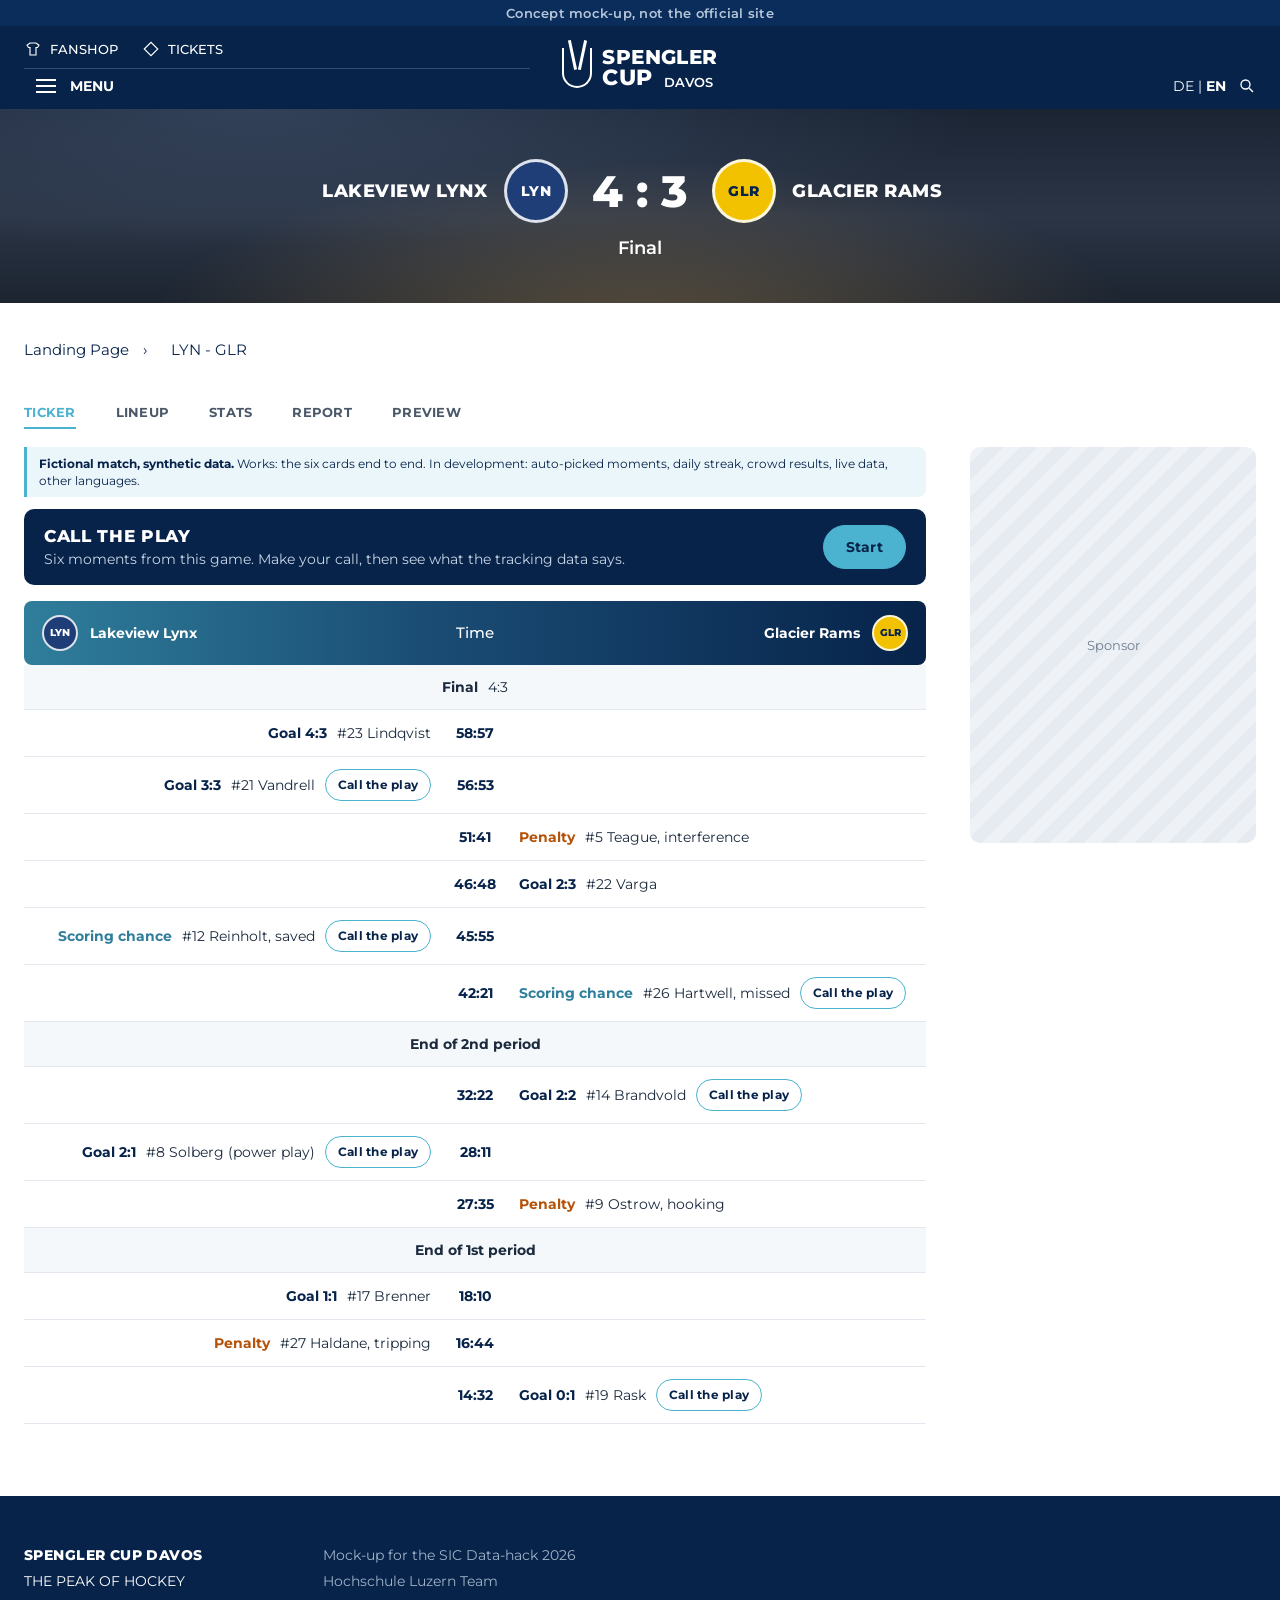
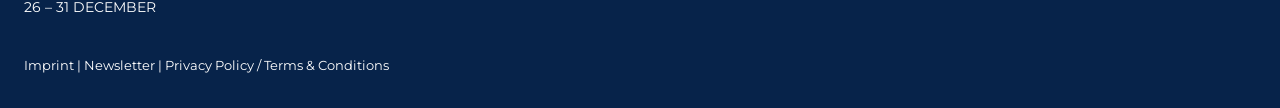
==== demo/index.html @ 3f01fc01 "Demo v68: every Call the play runs all six moments Co-Authored-By: Claude Opus 5.5 <noreply@anthropi" ====
<!doctype html>
<html lang="en">
<head>
  <meta charset="utf-8">
  <meta name="viewport" content="width=device-width, initial-scale=1">
  <title>Home vs. Away – Call the play (mock-up)</title>
  <link rel="preconnect" href="https://fonts.googleapis.com">
  <link rel="stylesheet" href="https://fonts.googleapis.com/css2?family=Montserrat:wght@400;500;600;700;800&display=swap">
  <link rel="stylesheet" href="style.css?v=68">
  <link rel="stylesheet" href="site.css?v=68">
</head>
<body>
  <!-- Mock-up of the tournament match page. Layout follows the real site; logos, sponsors and crests are placeholders. Only "Call the play" works. -->
  <header class="site-header">
    <p class="mock-label" role="note">Concept mock-up, not the official site</p>
    <div class="sh-inner">
      <div class="sh-left">
        <span class="sh-link"><svg viewBox="0 0 24 24" aria-hidden="true"><path d="M4 7l4-3h8l4 3-2 3h-2v10H8V10H6z" fill="none" stroke="currentColor" stroke-width="1.5"/></svg>FANSHOP</span>
        <span class="sh-link"><svg viewBox="0 0 24 24" aria-hidden="true"><path d="M3 12l9-9 9 9-9 9z" fill="none" stroke="currentColor" stroke-width="1.5"/></svg>TICKETS</span>
      </div>
      <div class="wordmark" aria-label="Tournament wordmark (placeholder)">
        <span class="wm-crown" aria-hidden="true"></span>
        <span class="wm-text"><b>SPENGLER</b><b>CUP</b> <i>DAVOS</i></span>
      </div>
      <div class="sh-right">
        <span class="sh-lang">DE | <b>EN</b></span>
        <svg class="sh-search" viewBox="0 0 24 24" aria-hidden="true"><circle cx="10" cy="10" r="6" fill="none" stroke="currentColor" stroke-width="1.8"/><path d="M15 15l5 5" stroke="currentColor" stroke-width="1.8"/></svg>
      </div>
      <div class="sh-menu"><span class="burger" aria-hidden="true"><i></i><i></i><i></i></span>MENU</div>
    </div>
  </header>

  <section class="hero" aria-label="Match result">
    <div class="hero-inner">
      <div class="hero-teams">
        <div class="hero-team home"><span class="team-name tn-home">HOME</span><span class="crest crest-home" aria-hidden="true">HOM</span></div>
        <div class="hero-score" id="hero-score">– : –</div>
        <div class="hero-team away"><span class="crest crest-away" aria-hidden="true">AWY</span><span class="team-name tn-away">AWAY</span></div>
      </div>
      <p class="hero-status">Final</p>
    </div>
  </section>

  <main class="page">
    <nav class="crumbs" aria-label="Breadcrumb">Landing Page <span aria-hidden="true">›</span> <span id="crumb-match">HOM - AWY</span></nav>
    <nav class="tabs" aria-label="Match sections (only Ticker works in the mock-up)">
      <span class="tab on">TICKER</span><span class="tab">LINEUP</span><span class="tab">STATS</span><span class="tab">REPORT</span><span class="tab">PREVIEW</span>
    </nav>
    <div class="page-grid">
      <section class="ticker" aria-label="Ticker">
        <p class="demo-note" id="demo-note" role="note" hidden></p>
        <div class="promo">
          <div><p class="promo-title">Call the play</p><p class="promo-text">Six moments from this game. Make your call, then see what the tracking data says.</p></div>
          <button class="call call-big" data-call="0">Start</button>
        </div>
        <div class="ticker-head">
          <span class="th-team"><span class="crest crest-home small" aria-hidden="true">HOM</span><span class="th-name-home">Home</span></span>
          <span class="th-time">Time</span>
          <span class="th-team right"><span class="th-name-away">Away</span><span class="crest crest-away small" aria-hidden="true">AWY</span></span>
        </div>
        <ol class="ticker-list" id="ticker-list"></ol>
      </section>
      <aside class="ad-slot" aria-label="Advertisement placeholder"><span>Sponsor</span></aside>
    </div>
  </main>

  <footer class="site-footer">
    <div class="sf-inner">
      <div><p class="sf-title">SPENGLER CUP DAVOS</p><p>THE PEAK OF HOCKEY</p><p>26 – 31 DECEMBER</p></div>
      <div><p class="sf-muted">Mock-up for the SIC Data-hack 2026</p><p class="sf-muted">Hochschule Luzern Team</p></div>
    </div>
    <p class="sf-links">Imprint | Newsletter | Privacy Policy / Terms &amp; Conditions</p>
  </footer>

  <div class="modal" id="modal" hidden role="dialog" aria-modal="true" aria-labelledby="modal-title">
    <div id="live" class="sr-only" aria-live="polite" aria-atomic="true"></div>
    <div class="modal-card" id="widget" tabindex="-1">
      <header class="top">
        <h1 id="modal-title">Call the play</h1>
        <p class="progress" id="progress"></p>
        <button class="modal-close" data-act="close" aria-label="Close">×</button>
      </header>
      <p class="context" id="context"></p>
      <div class="video-wrap" id="video-wrap" hidden>
        <video id="clip" aria-hidden="true" muted playsinline preload="auto"></video>
        <div class="video-overlay" id="video-overlay"></div>
      </div>
      <div id="app"></div>
    </div>
  </div>
  <script type="module" src="app.js?v=68"></script>
</body>
</html>
---- demo/style.css ----
/* Tokens: see ../DESIGN.md */
:root {
  /* Spengler Cup site palette (site.css): navy #07234A, teal #4BB2CF */
  --page: #07234A;
  --page-2: #0E3164;
  --ink: #F4F8FB;
  --ink-dim: #B4C6DA;
  --ice: #EAF6FA;
  --rink-line: #B7D3DE;
  --blue-line: #3A6FD8;
  --red-line: #D64545;
  --home: #07234A;
  --away: #F2C200; /* away-team yellow */
  --away-edge: #8A6A00; /* outline so yellow reads on the ice */
  --accent: #4BB2CF;
  --accent-ink: #07234A;
  --accent-hover: #6CC4DB;
  --ink-light: #07234A; /* text and marks on light surfaces: ice, scale bar, end-screen marks */
  --puck: #111;
  --yes: #7FE0A8;
  --no: #FFB4A8;
  --radius: 8px; /* the site's cards and ticker header are 8–10 px */
}

* { box-sizing: border-box; }
html, body { margin: 0; }
body {
  background: var(--page);
  color: var(--ink);
  font-variant-numeric: tabular-nums;
}

.top { display: flex; justify-content: space-between; align-items: baseline; margin-bottom: 12px; }
h1 { font-size: 17px; line-height: 24px; margin: 0; letter-spacing: .02em; }
.progress { margin: 0; color: var(--ink-dim); font-size: 13px; line-height: 18px; }

.panel { background: var(--page-2); border-radius: var(--radius); padding: 16px; margin-top: 12px; }
.question { font-size: 24px; line-height: 28px; font-weight: 700; margin: 0 0 16px; }
.sentence { margin: 0 0 16px; }

/* Height cap keeps the question and buttons on screen without scrolling; svh accounts for the phone browser bar. */
.rink { display: block; width: 100%; height: auto; max-height: 38vh; max-height: 38svh; border-radius: var(--radius); background: var(--ice); }
.rink .boards { fill: none; stroke: var(--rink-line); }
.rink .goal-line { stroke: var(--red-line); }
.rink .centre-line { stroke: var(--red-line); }
.rink .blue-line { stroke: var(--blue-line); }
.rink .crease { fill: rgba(75, 178, 207, .2); stroke: var(--blue-line); }
.rink .net { fill: none; stroke: var(--red-line); }
.rink .skater { stroke: var(--ice); }
.rink .home { fill: var(--home); }
.rink .away { fill: var(--away); stroke: var(--away-edge); }
.rink .goalie { stroke: var(--ink-dim); }
.rink .goalie.away { stroke: var(--away-edge); }
.rink .ring { fill: none; stroke: var(--accent); }
.rink .ring-def { stroke: var(--ink-dim); stroke-dasharray: 3px 2px; }
.rink .guide { stroke: var(--accent); stroke-dasharray: 5px 4px; fill: none; }
.rink .puck { fill: var(--puck); stroke: var(--ice); stroke-width: .15; }
/* --u shrinks the SVG units back down when the view is zoomed, so label size on screen stays constant */
.rink .label { font: 700 calc(1.25px * var(--u, 1)) ui-sans-serif, system-ui, sans-serif; fill: var(--ink-light); paint-order: stroke; stroke: var(--ice); stroke-width: calc(.35px * var(--u, 1)); }
/* Lines keep a fixed on-screen width however far the view is zoomed (a 12 m crop made the net and goal line look like bars). */
.rink .boards, .rink .goal-line, .rink .centre-line, .rink .blue-line, .rink .crease, .rink .net, .rink .skater, .rink .ring, .rink .ring-def, .rink .guide { vector-effect: non-scaling-stroke; }
.rink .boards { stroke-width: 2px; } .rink .goal-line { stroke-width: 2px; } .rink .centre-line { stroke-width: 2px; }
.rink .blue-line { stroke-width: 3px; } .rink .crease { stroke-width: 1.5px; } .rink .net { stroke-width: 2.5px; }
.rink .skater { stroke-width: 1.5px; } .rink .ring { stroke-width: 3px; } .rink .ring-def { stroke-width: 1.5px; } .rink .guide { stroke-width: 2px; }
.rink .faint { opacity: .45; }

.answers { display: grid; grid-template-columns: 1fr 1fr; gap: 12px; }
button {
  font: inherit; font-weight: 700; min-height: 52px; padding: 0 16px; border-radius: var(--radius);
  border: 2px solid var(--accent); background: transparent; color: var(--ink); cursor: pointer;
}
button:hover { background: rgba(75, 178, 207, .16); }
button:active { transform: translateY(1px); background: rgba(75, 178, 207, .28); }
button:focus-visible { outline: 3px solid var(--accent); outline-offset: 2px; }
button.primary { background: var(--accent); color: var(--accent-ink); width: auto; min-height: 44px; padding: 0 28px; font-size: 16px; }
button.primary:hover { background: var(--accent-hover); }
button:disabled { cursor: default; opacity: .6; }

.recap { margin: 0 0 12px; color: var(--ink-dim); font-size: 15px; line-height: 20px; }
.recap strong { color: var(--ink); }




/* ---------- the card inside the modal ---------- */
.context { margin: 0 0 4px; color: var(--ink-dim); font-size: 13px; line-height: 18px; }
.modal-card .rink { max-height: 34vh; max-height: 34svh; }
.watching { color: var(--ink-dim); }
button.ghost { position: relative; min-height: 40px; border-color: rgba(255,255,255,.3); font-weight: 600; font-size: 15px; }

/* answer screen */
.headline { font-size: 28px; line-height: 34px; font-weight: 700; margin: 0 0 8px; }
.source { margin: 12px 0 0; color: var(--ink-dim); font-size: 13px; line-height: 18px; }
.recap.one-line { margin: 0; }
.recap .watching { margin-left: 6px; }

/* reasons screen */
.why-title { font-size: 22px; line-height: 28px; margin: 0 0 12px; }
.reasons { margin: 0 0 16px; padding: 0; list-style: none; }
.reasons li { margin: 0 0 10px; color: var(--ink-dim); }
.reasons li.now { color: var(--ink); font-weight: 600; }
/* on the ice colour, so the team colours read exactly as they do on the rink */
/* the key is the bottom strip of the diagram: same ice colour, the rink's bottom corners squared off to join it */
.why-rink .rink { border-bottom-left-radius: 0; border-bottom-right-radius: 0; }
.key-list { list-style: none; margin: 0; padding: 8px 12px 10px; border-radius: 0 0 var(--radius) var(--radius); border-top: 1px solid var(--rink-line); background: var(--ice); display: flex; flex-wrap: wrap; gap: 6px 16px; font-size: 14px; line-height: 20px; color: var(--ink-light); font-weight: 600; }
.key-list li { display: inline-flex; align-items: center; gap: 6px; }
.key-list svg { width: 16px; height: 16px; flex: none; }
.key-list .k-home { fill: var(--home); stroke: var(--ice); stroke-width: 1.2; }
.key-list .k-away { fill: var(--away); stroke: var(--away-edge); stroke-width: 1.2; }
.key-list .k-ink { fill: var(--ink-light); }
.key-list .k-ring { fill: none; stroke: var(--accent); stroke-width: 1.4; }
.key-list .k-puck { fill: var(--puck); stroke: var(--ice); stroke-width: 1; }

/* right/wrong line on the answer screen, and the conclusion after the last reason. Text and symbol carry the meaning, colour only backs it up. */
.mark { font-weight: 800; font-size: 18px; line-height: 24px; margin: 0 0 8px; }
.mark.yes { color: var(--yes); }
.mark.no { color: var(--no); }
.conclusion { margin: 0 0 16px; padding-top: 12px; border-top: 1px solid rgba(255,255,255,.2); }

/* names the shooter on the paused frame */
.who { margin: 0 0 6px; font-size: 14px; line-height: 20px; color: var(--ink-dim); display: flex; align-items: center; gap: 8px; }
.who strong { color: var(--ink); }
/* invisible hit-area growth: inset is measured from the padding box (inside the 2px border), so -6px adds 4px beyond the border edge each side; 36px desktop / 40px phone buttons become 44px / 48px */
button.ghost::after { content: ""; position: absolute; inset: -6px 0; }
/* team swatch as in the rink key: the team's disc on a small ice tile (a navy disc alone vanishes on the navy card) */
.who-dot { width: 22px; height: 22px; border-radius: 6px; flex: none; }
.who-dot.home { background: radial-gradient(circle, var(--home) 6px, var(--ice) 6.5px); }
.who-dot.away { background: radial-gradient(circle, var(--away) 5.5px, var(--away-edge) 6px, var(--away-edge) 7px, var(--ice) 7.5px); }

.sr-only { position: absolute; width: 1px; height: 1px; margin: -1px; padding: 0; overflow: hidden; clip: rect(0 0 0 0); white-space: nowrap; border: 0; }
#widget:focus { outline: none; }

/* end screen: one row per call, your answer next to the data's */
.recap-list { list-style: none; margin: 0 0 16px; padding: 0; }
.recap-list li { display: flex; gap: 12px; padding: 10px 0; border-top: 1px solid rgba(255,255,255,.15); font-size: 15px; line-height: 20px; }
.recap-list li:first-child { border-top: 0; }
.rc-mark { flex: none; width: 24px; height: 24px; border-radius: 50%; display: grid; place-items: center; font-weight: 800; }
.rc-mark.yes { background: var(--yes); color: var(--ink-light); }
.rc-mark.no { background: var(--no); color: var(--ink-light); }
.rc-body { color: var(--ink-dim); }
.rc-body strong { color: var(--ink); }

/* the one scale */
.scale { margin: 0 0 12px; max-width: 420px; }
.scale-track { position: relative; display: flex; height: 28px; margin-top: 12px; font-size: 12px; line-height: 28px; font-weight: 700; color: var(--ink-light); }
.scale-track .seg { text-align: center; white-space: nowrap; }
.scale-track .long { flex: 20 1 0; background: #B4C6DA; border-radius: 999px 0 0 999px; }
.scale-track .real { flex: 80 1 0; background: var(--accent); border-radius: 0 999px 999px 0; }
/* marker: a triangle above the bar, so it never covers the labels */
.scale-track .pin { position: absolute; top: -11px; width: 0; height: 0; margin-left: -7px; border-left: 7px solid transparent; border-right: 7px solid transparent; border-top: 10px solid #fff; filter: drop-shadow(0 0 1px var(--ink-light)); }
.scale-cap { margin: 4px 0 0; font-size: 12px; line-height: 16px; color: var(--ink-dim); }
.watch { margin: 0 0 10px; font-weight: 600; }
.question:focus { outline: none; }
.takeaway { color: var(--ink-dim); font-size: 14px; line-height: 20px; }
---- demo/site.css ----
/* Mock tournament match page. Layout and colours follow the real match page (screenshot 9 Nov 2026);
   logos, sponsors and crests are placeholders. The "Call the play" card styles live in style.css. */
:root {
  --navy: var(--page); /* same colours as the card tokens in style.css */
  --navy-2: #0B2D5B;
  --teal: var(--accent);
  --teal-dark: #2F7E9B;
  --text: #1B2A3D;
  --muted: #6E7C8C;
  --line: #E3E8EE;
}

body {
  background: #fff;
  color: var(--text);
  font: 15px/22px "Montserrat", ui-sans-serif, system-ui, sans-serif;
}
body.modal-open { overflow: hidden; }

/* ---------- header ---------- */
.site-header { background: var(--navy); color: #fff; }
.sh-inner {
  max-width: 1280px; margin: 0 auto; padding: 12px 24px;
  display: grid; grid-template-columns: 1fr auto 1fr; grid-template-rows: auto auto; align-items: center; row-gap: 6px;
}
.sh-left { display: flex; gap: 24px; font-size: 13px; font-weight: 500; border-bottom: 1px solid rgba(255,255,255,.18); padding-bottom: 8px; }
.sh-link { display: inline-flex; align-items: center; gap: 8px; }
.sh-link svg { width: 18px; height: 18px; }
.wordmark { grid-row: 1 / span 2; grid-column: 2; display: flex; align-items: center; gap: 10px; padding: 0 32px; }
.wm-crown { width: 30px; height: 40px; border: 2.5px solid #fff; border-top: none; border-radius: 0 0 16px 16px; position: relative; }
.wm-crown::before, .wm-crown::after { content: ""; position: absolute; top: -8px; width: 2.5px; height: 30px; background: #fff; }
.wm-crown::before { left: 7px; transform: rotate(-12deg); }
.wm-crown::after { right: 7px; transform: rotate(12deg); }
.wm-text { display: grid; grid-template-columns: auto auto; column-gap: 6px; line-height: 1; }
.wm-text b { grid-column: 1 / span 2; font-weight: 800; font-size: 20px; letter-spacing: .02em; }
.wm-text b + b { grid-column: 1; font-size: 22px; }
.wm-text i { grid-column: 2; grid-row: 2; font-style: normal; font-weight: 600; font-size: 13px; align-self: end; }
.sh-right { grid-column: 3; grid-row: 2; display: flex; justify-content: flex-end; align-items: center; gap: 12px; font-size: 14px; }
.sh-search { width: 18px; height: 18px; }
.sh-menu { grid-column: 1; grid-row: 2; display: flex; align-items: center; gap: 14px; font-weight: 700; font-size: 14px; padding-left: 12px; }
.burger { display: inline-grid; gap: 4px; }
.burger i { display: block; width: 20px; height: 2px; background: #fff; }

/* ---------- hero ---------- */
.hero {
  color: #fff; text-align: center;
  background:
    radial-gradient(ellipse at 50% 120%, rgba(255,190,90,.28), transparent 55%),
    radial-gradient(ellipse at 20% 0%, rgba(120,150,200,.25), transparent 50%),
    linear-gradient(180deg, #1A2433 0%, #2B3546 55%, #1C2430 100%);
}
.hero-inner { max-width: 1280px; margin: 0 auto; padding: 28px 24px 44px; }
.hero-teams { display: grid; grid-template-columns: 1fr auto 1fr; align-items: center; gap: 24px; margin-top: 22px; }
.hero-team { display: flex; align-items: center; gap: 16px; font-weight: 800; font-size: 18px; letter-spacing: .03em; }
.hero-team.home { justify-content: flex-end; }
.hero-score { font-weight: 800; font-size: 44px; line-height: 1; }
.hero-status { margin: 14px 0 0; font-weight: 600; font-size: 18px; }
.crest { display: inline-grid; place-items: center; width: 64px; height: 64px; border-radius: 50%; font-weight: 800; font-size: 14px; color: #fff; border: 3px solid rgba(255,255,255,.85); flex: none; }
.crest-home { background: #1F3E78; }
.crest-away { background: var(--away); color: var(--navy); } /* placeholder crest in away-team yellow */
.crest.small { width: 36px; height: 36px; font-size: 10px; border-width: 2px; }

/* ---------- page ---------- */
.page { max-width: 1280px; margin: 0 auto; padding: 36px 24px 72px; }
.crumbs { font-size: 15px; color: var(--navy); }
.crumbs span { margin: 0 10px; }
.tabs { display: flex; gap: 40px; margin: 40px 0 18px; font-weight: 700; font-size: 13px; letter-spacing: .02em; color: #4A5868; overflow-x: auto; }
.tabs .tab { padding-bottom: 6px; white-space: nowrap; }
.tabs .tab.on { color: var(--teal); box-shadow: inset 0 -2px 0 var(--teal); }
.page-grid { display: grid; grid-template-columns: minmax(0, 1fr) 286px; gap: 44px; align-items: start; }

.ad-slot { aspect-ratio: 286 / 396; border-radius: 10px; background: repeating-linear-gradient(135deg, #EEF2F6 0 12px, #E6EBF1 12px 24px); display: grid; place-items: center; color: var(--muted); font-size: 13px; }

/* ---------- Call the play promo + ticker ---------- */
.promo { display: flex; align-items: center; justify-content: space-between; gap: 16px; padding: 16px 20px; margin-bottom: 16px; border-radius: 10px; background: var(--navy); color: #fff; }
.promo-title { margin: 0; font-weight: 800; font-size: 17px; letter-spacing: .04em; text-transform: uppercase; }
.promo-text { margin: 2px 0 0; font-size: 14px; line-height: 20px; color: #C9D6E6; }

.ticker-head {
  display: grid; grid-template-columns: 1fr auto 1fr; align-items: center; gap: 12px;
  padding: 14px 18px; border-radius: 8px; color: #fff; font-weight: 700; font-size: 14px;
  background: linear-gradient(90deg, var(--teal-dark) 0%, #1A4C74 45%, var(--navy) 100%);
}
.th-team { display: flex; align-items: center; gap: 12px; }
.th-team.right { justify-content: flex-end; }
.th-time { font-weight: 500; font-size: 15px; }

.ticker-list { list-style: none; margin: 0; padding: 0; }
.t-row { display: grid; grid-template-columns: 1fr 64px 1fr; align-items: center; gap: 12px; padding: 12px 0; border-bottom: 1px solid var(--line); }
.t-row.t-center { grid-template-columns: 1fr; justify-items: center; background: #F5F8FB; }
.t-time { text-align: center; font-weight: 700; font-size: 14px; color: var(--navy); }
.t-center .t-time { display: none; }
.t-home { text-align: right; }
.t-item { display: inline-flex; flex-wrap: wrap; align-items: center; gap: 6px 10px; font-size: 14px; line-height: 20px; }
.t-home .t-item { justify-content: flex-end; }
.t-item.goal strong { color: var(--navy); }
.t-item.penalty strong { color: #B45309; }
.t-item.chance strong { color: var(--teal-dark); }
.t-empty { padding: 24px 0; text-align: center; color: var(--muted); }

/* style.css styles every <button> for the dark card; reset that for the light page */
button.call {
  min-height: 32px; padding: 0 12px; border-radius: 999px; border: 1.5px solid var(--teal);
  background: #fff; color: var(--navy); font: 700 12px/16px "Montserrat", sans-serif; letter-spacing: .02em;
}
button.call:hover { background: #E8F6FA; }
button.call-big { min-height: 44px; padding: 0 22px; background: var(--teal); border-color: var(--teal); color: var(--navy); font-size: 14px; }
button.call-big:hover { background: var(--accent-hover); }
/* the card's teal focus ring is 2.5:1 on white; the ticker buttons get a navy one (the Start button sits on navy and keeps teal) */
button.call:not(.call-big):focus-visible { outline-color: var(--navy); }

/* ---------- footer ---------- */
.site-footer { background: var(--navy); color: #fff; padding: 48px 24px 32px; font-size: 14px; }
.sf-inner { max-width: 1280px; margin: 0 auto; display: flex; gap: 120px; }
.site-footer p { margin: 0 0 4px; }
.sf-title { font-weight: 800; letter-spacing: .03em; }
.sf-muted { color: #9FB2C8; }
.sf-links { max-width: 1280px; margin: 32px auto 0 !important; font-size: 13px; }

/* ---------- modal with the card ---------- */
.modal { position: fixed; inset: 0; background: rgba(4, 14, 30, .72); display: grid; place-items: center; padding: 24px; z-index: 10; }
.modal[hidden] { display: none; }
.modal-card {
  width: 100%; max-width: 480px; max-height: calc(100dvh - 48px); overflow-y: auto;
  background: var(--page); color: var(--ink); border-radius: 10px; padding: 16px;
  font: 16px/24px "Montserrat", ui-sans-serif, system-ui, sans-serif;
}
/* Same voice as the site: Montserrat, uppercase heavy titles, teal pills for actions. */
.modal-card .top h1 { font-weight: 800; font-size: 18px; letter-spacing: .04em; text-transform: uppercase; }
.modal-card button { border-radius: 999px; font-family: inherit; }
.modal-card .question, .modal-card .headline, .modal-card .why-title { font-weight: 800; letter-spacing: -.005em; }
.modal-card .rink .label { font-family: "Montserrat", sans-serif; }
/* The site's ticker-header strip (teal into navy) as the card's title bar, so the pop-up reads as part of the page. */
.modal-card .top {
  align-items: center; gap: 12px; margin: -16px -16px 12px; padding: 12px 16px;
  background: linear-gradient(90deg, var(--teal-dark) 0%, #1A4C74 45%, var(--navy) 100%);
  border-radius: 10px 10px 0 0;
  position: sticky; top: -16px; z-index: 3; /* stays put when the card scrolls, so the close button is always reachable */
}
.modal-card .top .progress { color: #fff; }
.modal-card .top h1 { flex: 1; }
.modal-close { min-height: 44px; width: 44px; padding: 0; border-radius: 50%; border: 1px solid rgba(255,255,255,.3); font-size: 22px; line-height: 1; font-weight: 400; }

.video-wrap { position: relative; border-radius: var(--radius); overflow: hidden; background: #000; margin-bottom: 8px; }
.video-wrap[hidden] { display: none; }
.video-wrap video { display: block; width: 100%; aspect-ratio: 16 / 9; }
.video-overlay:empty { display: none; }
.video-overlay {
  position: absolute; inset: auto 0 0 0; padding: 14px;
  background: linear-gradient(180deg, transparent, rgba(6, 20, 40, .92) 35%);
}
.video-overlay .question { font-size: 20px; line-height: 24px; margin-bottom: 10px; }
.video-overlay .answers button { background: rgba(6, 20, 40, .7); min-height: 44px; }

/* Desktop: while the clip shows, the card widens so the play is big enough to follow.
   The clip is sized to what fits under the header (and above the answer panel in the answer stage). */
@media (min-width: 761px) {
  .modal-card.wide { max-width: min(1120px, 94vw); }
  .modal-card.wide .video-wrap { width: min(100%, calc((100dvh - 200px) * 16 / 9)); margin-inline: auto; }
  .modal-card.wide #app { max-width: 760px; margin-inline: auto; }
  .modal-card.wide .video-overlay { padding: 24px 32px; }
  .modal-card.wide .video-overlay .question { font-size: 26px; line-height: 32px; }
  .modal-card.wide .video-overlay .answers { max-width: 560px; }
  .modal-card.wide .video-overlay > * { max-width: 720px; }
  /* Reasons: rink left, explanation right, as tall as the clip was, so the window keeps its size. */
  .modal-card.wide #app.why-layout {
    max-width: none; display: grid; grid-template-columns: 58fr 42fr; gap: 24px; align-items: start;
    min-height: min(calc((min(1120px, 94vw) - 32px) * 9 / 16), calc(100dvh - 200px));
  }
  .modal-card.wide .why-layout .rink { max-height: calc(min((min(1120px, 94vw) - 32px) * 9 / 16, 100dvh - 200px) - 64px); }
  .modal-card.wide .why-layout .panel { margin-top: 0; }
  /* While the clip plays, only a small Skip button in the corner: the play must stay visible. */
  .modal-card.wide[data-stage="video"] .video-overlay { inset: auto 12px 12px auto; padding: 0; background: none; width: auto; }
  .modal-card.wide[data-stage="video"] .watch { display: none; }
  .modal-card.wide[data-stage="video"] .video-overlay button { background: rgba(6, 20, 40, .75); min-height: 36px; font-size: 14px; }
  .modal-card.wide[data-stage="answer"] .video-overlay { background: linear-gradient(180deg, transparent, rgba(6, 20, 40, .94) 22%); padding-top: 64px; }
}

/* ---------- phone ---------- */
@media (max-width: 760px) {
  .sh-inner { grid-template-columns: auto 1fr auto; grid-template-rows: auto; padding: 10px 16px; }
  .sh-left { display: none; }
  .sh-menu { grid-row: 1; grid-column: 1; padding: 0; gap: 0; font-size: 0; }
  .wordmark { grid-row: 1; grid-column: 2; justify-content: center; padding: 0; }
  .wm-crown { width: 22px; height: 30px; }
  .wm-crown::before, .wm-crown::after { height: 22px; }
  .wm-text b { font-size: 16px; } .wm-text b + b { font-size: 17px; }
  .sh-right { grid-row: 1; }
  .sh-search { display: none; }
  .hero-inner { padding: 18px 16px 28px; }
  .hero-teams { gap: 10px; margin-top: 16px; }
  .hero-team { flex-direction: column-reverse; gap: 8px; font-size: 11px; line-height: 14px; }
  .hero-team.away { flex-direction: column; }
  .crest { width: 48px; height: 48px; font-size: 12px; }
  .hero-score { font-size: 34px; }
  .hero-status { font-size: 15px; margin-top: 10px; }
  .page { padding: 20px 16px 48px; }
  .tabs { gap: 24px; margin: 24px 0 14px; }
  .page-grid { grid-template-columns: 1fr; gap: 24px; }
  .ad-slot { aspect-ratio: auto; height: 100px; }
  .promo { flex-direction: column; align-items: stretch; }
  .ticker-head { padding: 12px; font-size: 12px; }
  .th-team { gap: 8px; }
  .t-row { grid-template-columns: 1fr 48px 1fr; gap: 8px; }
  .t-item { font-size: 13px; line-height: 18px; }
  .t-home .t-item, .t-away .t-item { flex-direction: column; align-items: inherit; }
  .t-home .t-item { align-items: flex-end; }
  .t-away .t-item { align-items: flex-start; }
  .sf-inner { flex-direction: column; gap: 20px; }
  /* Phone: the clip is too small to cover; the question sits under the frozen frame instead. */
  .video-wrap { background: none; overflow: visible; }
  .video-wrap video { border-radius: var(--radius); background: #000; }
  .video-overlay { position: static; background: none; padding: 14px 0 0; }
  .modal { padding: 0; place-items: stretch; }
  .modal-card { max-width: none; max-height: none; height: 100dvh; border-radius: 0; }
  .modal-card .top { border-radius: 0; }
  /* Actions sit at the bottom of the screen, where the thumb is, however short the text above them is. */
  .modal-card { display: flex; flex-direction: column; padding-bottom: max(16px, env(safe-area-inset-bottom)); }
  .modal-card > * { flex: none; }
  .modal-card .video-wrap:not([hidden]) { flex: 1; display: flex; flex-direction: column; margin-bottom: 0; }
  .modal-card .video-overlay { flex: 1; display: flex; flex-direction: column; }
  .modal-card #app { flex: 1; display: flex; flex-direction: column; }
  .modal-card #app:empty { display: none; }
  .modal-card .panel { flex: 1; display: flex; flex-direction: column; }
  .modal-card .answers, .modal-card button.primary { margin-top: auto; }
  .modal-card button.primary { width: 100%; position: sticky; bottom: 0; }
  .modal-card .answers + *, .modal-card button.primary + .source { margin-top: 12px; }
}

/* Short desktop screens: the pop-up scrolls, so the action button stays pinned at the bottom of it (same as phones). */
@media (min-width: 761px) and (max-height: 700px) {
  /* Panel buttons only: over the clip the button isn't in the scrolling card, so pinning does nothing there. */
  .modal-card .panel button.primary { width: 100%; position: sticky; bottom: 0; z-index: 2; }
  /* Backdrop in the panel's colour out to its edges, so scrolled text doesn't show around or under the pinned button. */
  .modal-card .panel button.primary::before { content: ""; position: absolute; inset: -16px; z-index: -1; background: var(--page-2); pointer-events: none; }
  /* The backdrop paints over the button's own background and border, so the pill is redrawn on top of it. */
  .modal-card .panel button.primary::after { content: ""; position: absolute; inset: -2px; z-index: -1; border-radius: inherit; background: var(--accent); pointer-events: none; }
  .modal-card .panel button.primary:hover::after { background: var(--accent-hover); }
  .modal-card .panel button.primary + .source { margin-top: 16px; }
}

/* Short phones (e.g. 375x667): compact the stacked rink + key so the newest text clears the sticky button. */
@media (max-width: 599px) and (max-height: 740px) {
  .modal-card .rink { max-height: 24svh; }
  .modal-card .key-list { padding: 4px 10px 6px; gap: 2px 12px; font-size: 12px; line-height: 16px; }
  .modal-card .key-list svg { width: 14px; height: 14px; }
  .modal-card .headline { font-size: 24px; line-height: 29px; margin-bottom: 6px; }
}

/* Public-demo label (shown only when the data is synthetic) */
.demo-note { margin: 0 0 12px; padding: 8px 12px; border-left: 3px solid var(--teal); border-radius: 0 8px 8px 0; background: #EAF6FA; color: var(--navy); font-size: 12px; line-height: 17px; }
.demo-note[hidden] { display: none; }
.mock-label { margin: 0; padding: 4px 16px; text-align: center; background: var(--navy-2); color: var(--ink-dim); font-weight: 600; font-size: 13px; line-height: 18px; letter-spacing: .02em; }
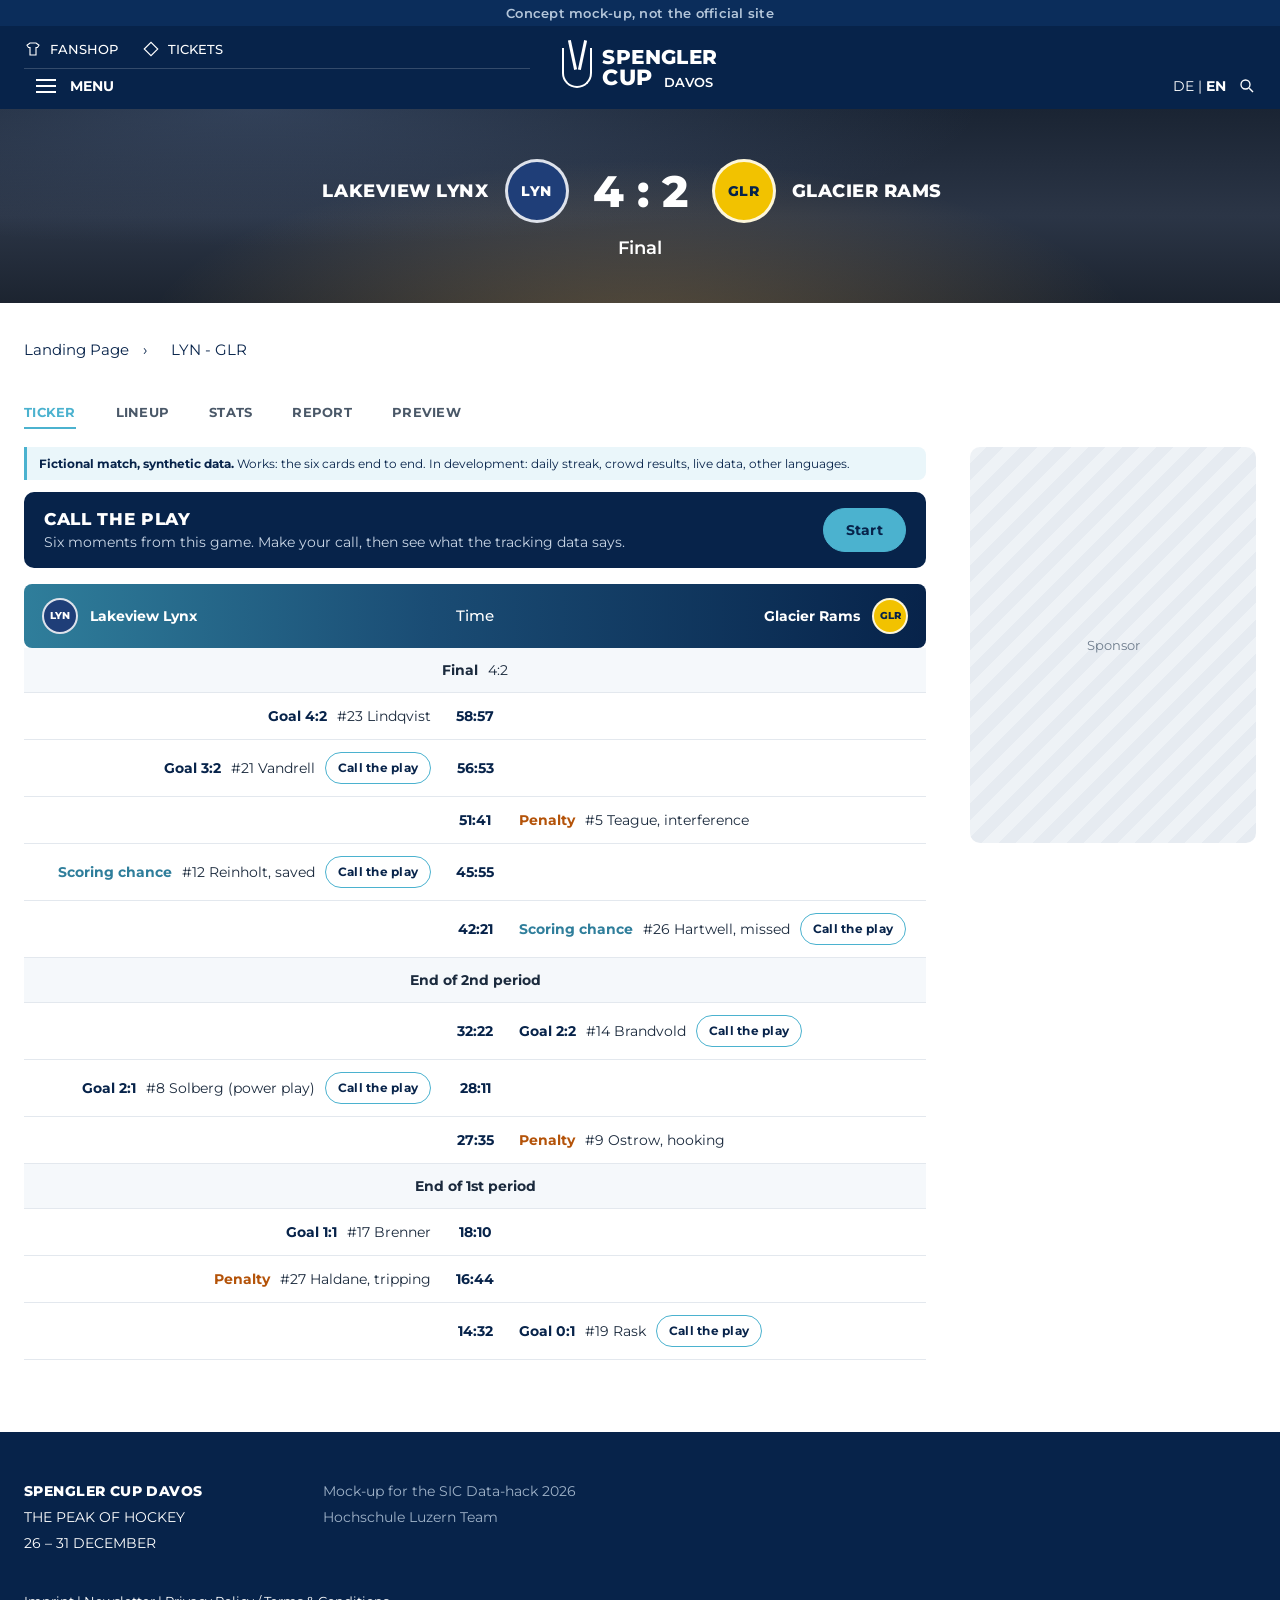
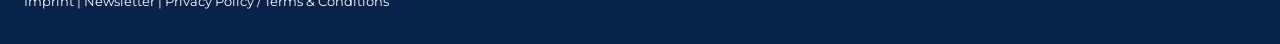
==== commit 14fb8b66: "Moments pick themselves; share your score (v79) Co-Authored-By: Claude Opus 5.5 <noreply@anthropic.c" ====
--- a/demo/index.html
+++ b/demo/index.html
@@ -6,8 +6,8 @@
   <title>Home vs. Away – Call the play (mock-up)</title>
   <link rel="preconnect" href="https://fonts.googleapis.com">
   <link rel="stylesheet" href="https://fonts.googleapis.com/css2?family=Montserrat:wght@400;500;600;700;800&display=swap">
-  <link rel="stylesheet" href="style.css?v=68">
-  <link rel="stylesheet" href="site.css?v=68">
+  <link rel="stylesheet" href="style.css?v=79">
+  <link rel="stylesheet" href="site.css?v=79">
 </head>
 <body>
   <!-- Mock-up of the tournament match page. Layout follows the real site; logos, sponsors and crests are placeholders. Only "Call the play" works. -->
@@ -88,6 +88,6 @@
       <div id="app"></div>
     </div>
   </div>
-  <script type="module" src="app.js?v=68"></script>
+  <script type="module" src="app.js?v=79"></script>
 </body>
 </html>
--- a/demo/site.css
+++ b/demo/site.css
@@ -222,7 +222,8 @@
   .modal-card #app { flex: 1; display: flex; flex-direction: column; }
   .modal-card #app:empty { display: none; }
   .modal-card .panel { flex: 1; display: flex; flex-direction: column; }
-  .modal-card .answers, .modal-card button.primary { margin-top: auto; }
+  .modal-card .answers, .modal-card button.primary, .modal-card [data-act="skip"], .modal-card [data-act="share"] { margin-top: auto; }
+  .modal-card [data-act="share"] + button.primary { margin-top: 12px; } /* share sits just above "Back to the match" */
   .modal-card button.primary { width: 100%; position: sticky; bottom: 0; }
   .modal-card .answers + *, .modal-card button.primary + .source { margin-top: 12px; }
 }
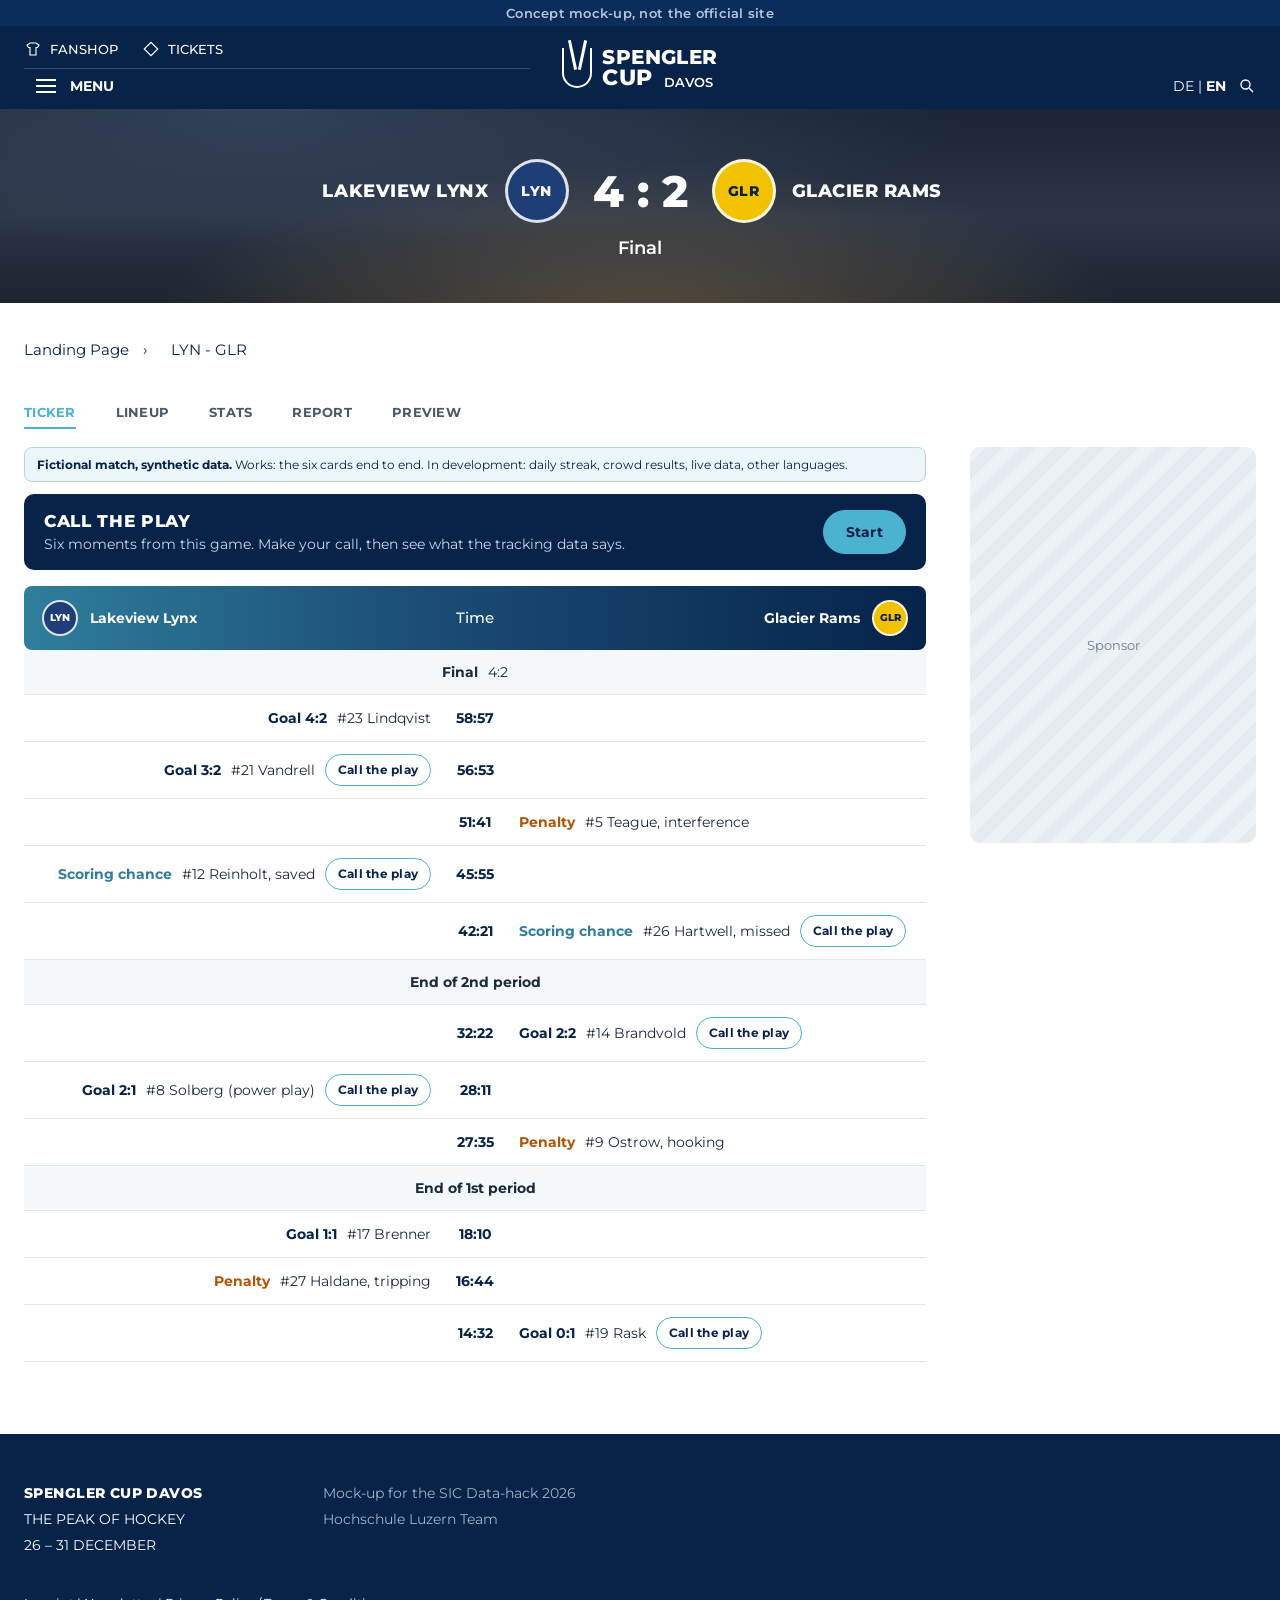
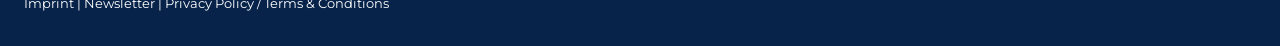
==== commit 0179bf33: "Demo v84: plainer window, big-number reveal, shot-map end screen Co-Authored-By: Claude Opus 5.5 <no" ====
--- a/demo/index.html
+++ b/demo/index.html
@@ -5,9 +5,10 @@
   <meta name="viewport" content="width=device-width, initial-scale=1">
   <title>Home vs. Away – Call the play (mock-up)</title>
   <link rel="preconnect" href="https://fonts.googleapis.com">
+  <link rel="preconnect" href="https://fonts.gstatic.com" crossorigin>
   <link rel="stylesheet" href="https://fonts.googleapis.com/css2?family=Montserrat:wght@400;500;600;700;800&display=swap">
-  <link rel="stylesheet" href="style.css?v=79">
-  <link rel="stylesheet" href="site.css?v=79">
+  <link rel="stylesheet" href="style.css?v=84">
+  <link rel="stylesheet" href="site.css?v=84">
 </head>
 <body>
   <!-- Mock-up of the tournament match page. Layout follows the real site; logos, sponsors and crests are placeholders. Only "Call the play" works. -->
@@ -78,7 +79,7 @@
       <header class="top">
         <h1 id="modal-title">Call the play</h1>
         <p class="progress" id="progress"></p>
-        <button class="modal-close" data-act="close" aria-label="Close">×</button>
+        <button class="modal-close" data-act="close" aria-label="Close"><svg viewBox="0 0 16 16" width="16" height="16" aria-hidden="true"><path d="M3 3l10 10M13 3L3 13" stroke="currentColor" stroke-width="1.75" stroke-linecap="round"/></svg></button>
       </header>
       <p class="context" id="context"></p>
       <div class="video-wrap" id="video-wrap" hidden>
@@ -88,6 +89,6 @@
       <div id="app"></div>
     </div>
   </div>
-  <script type="module" src="app.js?v=79"></script>
+  <script type="module" src="app.js?v=84"></script>
 </body>
 </html>
--- a/demo/style.css
+++ b/demo/style.css
@@ -2,7 +2,6 @@
 :root {
   /* Spengler Cup site palette (site.css): navy #07234A, teal #4BB2CF */
   --page: #07234A;
-  --page-2: #0E3164;
   --ink: #F4F8FB;
   --ink-dim: #B4C6DA;
   --ice: #EAF6FA;
@@ -15,6 +14,8 @@
   --accent: #4BB2CF;
   --accent-ink: #07234A;
   --accent-hover: #6CC4DB;
+  --accent-on-ice: #1F6E86; /* the accent for marks drawn on the ice: 5.3:1 (the site teal is 2.2:1 there) */
+  --ring-def: #5A7894; /* defenders' dashed ring on the ice: 4.2:1 */
   --ink-light: #07234A; /* text and marks on light surfaces: ice, scale bar, end-screen marks */
   --puck: #111;
   --yes: #7FE0A8;
@@ -34,7 +35,8 @@
 h1 { font-size: 17px; line-height: 24px; margin: 0; letter-spacing: .02em; }
 .progress { margin: 0; color: var(--ink-dim); font-size: 13px; line-height: 18px; }
 
-.panel { background: var(--page-2); border-radius: var(--radius); padding: 16px; margin-top: 12px; }
+/* text sits straight on the navy: no box inside the window */
+.panel { margin-top: 16px; }
 .question { font-size: 24px; line-height: 28px; font-weight: 700; margin: 0 0 16px; }
 .sentence { margin: 0 0 16px; }
 
@@ -51,9 +53,11 @@
 .rink .away { fill: var(--away); stroke: var(--away-edge); }
 .rink .goalie { stroke: var(--ink-dim); }
 .rink .goalie.away { stroke: var(--away-edge); }
-.rink .ring { fill: none; stroke: var(--accent); }
-.rink .ring-def { stroke: var(--ink-dim); stroke-dasharray: 3px 2px; }
-.rink .guide { stroke: var(--accent); stroke-dasharray: 5px 4px; fill: none; }
+.rink .ring { fill: none; stroke: var(--accent-on-ice); }
+.rink .ring-def { stroke: var(--ring-def); stroke-dasharray: 3px 2px; }
+.rink .ring-mate { stroke: var(--accent-on-ice); }
+.rink .assist-head { fill: var(--accent-on-ice); }
+.rink .guide { stroke: var(--accent-on-ice); stroke-dasharray: 5px 4px; fill: none; }
 .rink .puck { fill: var(--puck); stroke: var(--ice); stroke-width: .15; }
 /* --u shrinks the SVG units back down when the view is zoomed, so label size on screen stays constant */
 .rink .label { font: 700 calc(1.25px * var(--u, 1)) ui-sans-serif, system-ui, sans-serif; fill: var(--ink-light); paint-order: stroke; stroke: var(--ice); stroke-width: calc(.35px * var(--u, 1)); }
@@ -61,8 +65,9 @@
 .rink .boards, .rink .goal-line, .rink .centre-line, .rink .blue-line, .rink .crease, .rink .net, .rink .skater, .rink .ring, .rink .ring-def, .rink .guide { vector-effect: non-scaling-stroke; }
 .rink .boards { stroke-width: 2px; } .rink .goal-line { stroke-width: 2px; } .rink .centre-line { stroke-width: 2px; }
 .rink .blue-line { stroke-width: 3px; } .rink .crease { stroke-width: 1.5px; } .rink .net { stroke-width: 2.5px; }
-.rink .skater { stroke-width: 1.5px; } .rink .ring { stroke-width: 3px; } .rink .ring-def { stroke-width: 1.5px; } .rink .guide { stroke-width: 2px; }
-.rink .faint { opacity: .45; }
+.rink .skater { stroke-width: 1.5px; } .rink .ring { stroke-width: 3px; } .rink .ring-def, .rink .ring-mate { stroke-width: 1.5px; } .rink .guide { stroke-width: 2px; }
+/* players not in the reason stay in team colour, just lighter, so both teams read as teams and not as "disabled" */
+.rink .faint { opacity: .7; }
 
 .answers { display: grid; grid-template-columns: 1fr 1fr; gap: 12px; }
 button {
@@ -83,13 +88,15 @@
 
 
 /* ---------- the card inside the modal ---------- */
-.context { margin: 0 0 4px; color: var(--ink-dim); font-size: 13px; line-height: 18px; }
+/* match strip: when, then the score as a chip */
+.context { margin: 0 0 8px; color: var(--ink-dim); font-size: 13px; line-height: 20px; display: flex; align-items: center; gap: 8px; }
+.context:empty { display: none; }
+.score-chip { padding: 0 8px; border-radius: 4px; background: rgba(255,255,255,.1); color: var(--ink); font-weight: 700; letter-spacing: .02em; }
 .modal-card .rink { max-height: 34vh; max-height: 34svh; }
 .watching { color: var(--ink-dim); }
 button.ghost { position: relative; min-height: 40px; border-color: rgba(255,255,255,.3); font-weight: 600; font-size: 15px; }
 
 /* answer screen */
-.headline { font-size: 28px; line-height: 34px; font-weight: 700; margin: 0 0 8px; }
 .source { margin: 12px 0 0; color: var(--ink-dim); font-size: 13px; line-height: 18px; }
 .recap.one-line { margin: 0; }
 .recap .watching { margin-left: 6px; }
@@ -108,13 +115,10 @@
 .key-list .k-home { fill: var(--home); stroke: var(--ice); stroke-width: 1.2; }
 .key-list .k-away { fill: var(--away); stroke: var(--away-edge); stroke-width: 1.2; }
 .key-list .k-ink { fill: var(--ink-light); }
-.key-list .k-ring { fill: none; stroke: var(--accent); stroke-width: 1.4; }
+.key-list .k-ring { fill: none; stroke: var(--accent-on-ice); stroke-width: 1.4; }
 .key-list .k-puck { fill: var(--puck); stroke: var(--ice); stroke-width: 1; }
 
 /* right/wrong line on the answer screen, and the conclusion after the last reason. Text and symbol carry the meaning, colour only backs it up. */
-.mark { font-weight: 800; font-size: 18px; line-height: 24px; margin: 0 0 8px; }
-.mark.yes { color: var(--yes); }
-.mark.no { color: var(--no); }
 .conclusion { margin: 0 0 16px; padding-top: 12px; border-top: 1px solid rgba(255,255,255,.2); }
 
 /* names the shooter on the paused frame */
@@ -130,25 +134,57 @@
 .sr-only { position: absolute; width: 1px; height: 1px; margin: -1px; padding: 0; overflow: hidden; clip: rect(0 0 0 0); white-space: nowrap; border: 0; }
 #widget:focus { outline: none; }
 
-/* end screen: one row per call, your answer next to the data's */
-.recap-list { list-style: none; margin: 0 0 16px; padding: 0; }
-.recap-list li { display: flex; gap: 12px; padding: 10px 0; border-top: 1px solid rgba(255,255,255,.15); font-size: 15px; line-height: 20px; }
-.recap-list li:first-child { border-top: 0; }
-.rc-mark { flex: none; width: 24px; height: 24px; border-radius: 50%; display: grid; place-items: center; font-weight: 800; }
-.rc-mark.yes { background: var(--yes); color: var(--ink-light); }
-.rc-mark.no { background: var(--no); color: var(--ink-light); }
-.rc-body { color: var(--ink-dim); }
-.rc-body strong { color: var(--ink); }
+/* end screen: the six shots as small shot maps, each with its verdict and your call */
+.shots { list-style: none; margin: 0 0 16px; padding: 0; display: grid; grid-template-columns: repeat(2, minmax(0, 1fr)); gap: 16px 12px; }
+.shots li { margin: 0; font-size: 13px; line-height: 18px; color: var(--ink-dim); }
+.shots svg { display: block; width: 100%; height: auto; border-radius: 6px; background: var(--ice); margin-bottom: 6px; }
+.shots .who-line { color: var(--ink); font-weight: 700; }
+.shots .rated { font-size: 20px; line-height: 24px; font-weight: 800; color: var(--ink); display: block; }
+.shots .call.no { color: var(--no); }
+.shots .call.yes { color: var(--yes); }
+.shots .m-rink { fill: none; stroke: var(--rink-line); stroke-width: .4; }
+.shots .m-goal { stroke: var(--red-line); stroke-width: .35; }
+.shots .m-net { fill: none; stroke: var(--red-line); stroke-width: .35; }
+.shots .m-path { stroke: var(--accent-on-ice); stroke-width: .35; stroke-dasharray: 1 .7; }
+.shots .m-shot { fill: var(--ink-light); }
+.shots .m-shot.goal { fill: var(--accent-on-ice); }
+@media (min-width: 761px) {
+  .shots { grid-template-columns: repeat(3, minmax(0, 1fr)); }
+  .modal-card.end-wide { max-width: min(1120px, 94vw); }
+  .end-wide .shots { grid-template-columns: repeat(6, minmax(0, 1fr)); }
+  .end-wide .end-title, .end-wide .end-sub { max-width: 720px; }
+}
+.end-title { font-size: 24px; line-height: 30px; font-weight: 800; margin: 0 0 6px; }
+.end-sub { margin: 0 0 16px; color: var(--ink-dim); }
 
-/* the one scale */
-.scale { margin: 0 0 12px; max-width: 420px; }
-.scale-track { position: relative; display: flex; height: 28px; margin-top: 12px; font-size: 12px; line-height: 28px; font-weight: 700; color: var(--ink-light); }
-.scale-track .seg { text-align: center; white-space: nowrap; }
-.scale-track .long { flex: 20 1 0; background: #B4C6DA; border-radius: 999px 0 0 999px; }
-.scale-track .real { flex: 80 1 0; background: var(--accent); border-radius: 0 999px 999px 0; }
-/* marker: a triangle above the bar, so it never covers the labels */
-.scale-track .pin { position: absolute; top: -11px; width: 0; height: 0; margin-left: -7px; border-left: 7px solid transparent; border-right: 7px solid transparent; border-top: 10px solid #fff; filter: drop-shadow(0 0 1px var(--ink-light)); }
-.scale-cap { margin: 4px 0 0; font-size: 12px; line-height: 16px; color: var(--ink-dim); }
+/* the one scale: an axis from 0 to 5 in 10, a tick per 1 in 10, the shot as a marker */
+.scale { margin: 0 0 16px; max-width: 420px; padding-right: 20px; }
+.scale-axis { position: relative; height: 34px; margin-top: 8px; }
+.scale-axis .zone { position: absolute; top: 10px; height: 6px; }
+.scale-axis .zone.long { left: 0; width: 20%; background: rgba(180,198,218,.35); border-radius: 3px 0 0 3px; }
+.scale-axis .zone.real { left: 20%; right: 0; background: var(--accent); border-radius: 0 3px 3px 0; }
+.scale-axis .tick { font-style: normal; position: absolute; top: 18px; width: 1px; height: 5px; background: var(--ink-dim); }
+.scale-axis .tick-label { position: absolute; top: 23px; transform: translateX(-50%); font-size: 11px; line-height: 14px; color: var(--ink-dim); white-space: nowrap; }
+.scale-axis .shot { position: absolute; top: 5px; width: 16px; height: 16px; margin-left: -8px; border-radius: 50%; background: var(--ink); box-shadow: 0 0 0 3px var(--page); }
+.scale-legend { display: flex; justify-content: space-between; margin: 6px 0 0; font-size: 12px; line-height: 16px; color: var(--ink-dim); }
+.scale-legend b { color: var(--ink); font-weight: 700; }
 .watch { margin: 0 0 10px; font-weight: 600; }
 .question:focus { outline: none; }
 .takeaway { color: var(--ink-dim); font-size: 14px; line-height: 20px; }
+
+/* ---------- the reveal ---------- */
+.you-said { margin: 0 0 8px; color: var(--ink-dim); font-size: 15px; line-height: 20px; }
+.you-said strong { color: var(--ink); }
+.reveal { margin: 0 0 8px; }
+.figure { margin: 0; font-size: clamp(56px, 15vw, 88px); line-height: .95; font-weight: 800; letter-spacing: -.035em; font-variant-numeric: lining-nums tabular-nums; }
+.figure-cap { margin: 6px 0 14px; font-size: 17px; line-height: 24px; }
+.verdict { display: flex; flex-wrap: wrap; align-items: center; gap: 8px 12px; margin: 0 0 16px; }
+.verdict-word { padding: 3px 10px; border-radius: 4px; background: var(--ink); color: var(--ink-light); font-weight: 800; font-size: 15px; line-height: 22px; }
+.verdict-call { font-weight: 700; font-size: 15px; }
+.verdict-call.yes { color: var(--yes); }
+.verdict-call.no { color: var(--no); }
+@media (prefers-reduced-motion: no-preference) {
+  .figure { animation: rise .6s cubic-bezier(.16, 1, .3, 1) both; }
+  .verdict-word { animation: rise .6s .25s cubic-bezier(.16, 1, .3, 1) both; }
+}
+@keyframes rise { from { opacity: .2; transform: translateY(8px); } to { opacity: 1; transform: none; } }
--- a/demo/site.css
+++ b/demo/site.css
@@ -125,21 +125,25 @@
   background: var(--page); color: var(--ink); border-radius: 10px; padding: 16px;
   font: 16px/24px "Montserrat", ui-sans-serif, system-ui, sans-serif;
 }
-/* Same voice as the site: Montserrat, uppercase heavy titles, teal pills for actions. */
-.modal-card .top h1 { font-weight: 800; font-size: 18px; letter-spacing: .04em; text-transform: uppercase; }
-.modal-card button { border-radius: 999px; font-family: inherit; }
-.modal-card .question, .modal-card .headline, .modal-card .why-title { font-weight: 800; letter-spacing: -.005em; }
+/* Same family as the site, used plainly: sentence-case title, flat navy bar, square-cornered controls. */
+.modal-card .top h1 { font-weight: 700; font-size: 16px; letter-spacing: 0; }
+.modal-card button { font-family: inherit; }
+.modal-card .question, .modal-card .why-title { font-weight: 800; letter-spacing: -.01em; }
 .modal-card .rink .label { font-family: "Montserrat", sans-serif; }
-/* The site's ticker-header strip (teal into navy) as the card's title bar, so the pop-up reads as part of the page. */
+/* Title bar: flat, one hairline under it; sticky so the close button is always reachable. */
 .modal-card .top {
-  align-items: center; gap: 12px; margin: -16px -16px 12px; padding: 12px 16px;
-  background: linear-gradient(90deg, var(--teal-dark) 0%, #1A4C74 45%, var(--navy) 100%);
-  border-radius: 10px 10px 0 0;
-  position: sticky; top: -16px; z-index: 3; /* stays put when the card scrolls, so the close button is always reachable */
-}
-.modal-card .top .progress { color: #fff; }
+  align-items: center; gap: 16px; margin: -16px -16px 12px; padding: 8px 8px 8px 16px;
+  background: var(--page); border-bottom: 1px solid rgba(255,255,255,.12);
+  position: sticky; top: -16px; z-index: 3;
+}
 .modal-card .top h1 { flex: 1; }
-.modal-close { min-height: 44px; width: 44px; padding: 0; border-radius: 50%; border: 1px solid rgba(255,255,255,.3); font-size: 22px; line-height: 1; font-weight: 400; }
+/* progress: one tick per moment, done ticks filled, the current one wider */
+.ticks { display: flex; gap: 4px; align-items: center; }
+.ticks i { display: block; width: 14px; height: 4px; border-radius: 2px; background: rgba(255,255,255,.22); }
+.ticks i.done { background: var(--ink-dim); }
+.ticks i.now { width: 24px; background: var(--accent); }
+.modal-close { min-height: 44px; width: 44px; padding: 0; border: 0; border-radius: 6px; display: grid; place-items: center; color: var(--ink); }
+.modal-close:hover { background: rgba(255,255,255,.08); }
 
 .video-wrap { position: relative; border-radius: var(--radius); overflow: hidden; background: #000; margin-bottom: 8px; }
 .video-wrap[hidden] { display: none; }
@@ -164,7 +168,7 @@
   .modal-card.wide .video-overlay > * { max-width: 720px; }
   /* Reasons: rink left, explanation right, as tall as the clip was, so the window keeps its size. */
   .modal-card.wide #app.why-layout {
-    max-width: none; display: grid; grid-template-columns: 58fr 42fr; gap: 24px; align-items: start;
+    max-width: none; display: grid; grid-template-columns: 60fr 40fr; gap: 32px; align-items: center;
     min-height: min(calc((min(1120px, 94vw) - 32px) * 9 / 16), calc(100dvh - 200px));
   }
   .modal-card.wide .why-layout .rink { max-height: calc(min((min(1120px, 94vw) - 32px) * 9 / 16, 100dvh - 200px) - 64px); }
@@ -228,27 +232,43 @@
   .modal-card .answers + *, .modal-card button.primary + .source { margin-top: 12px; }
 }
 
+/* Over the clip the answer must fit inside the frame: the big figure scales with the window height. */
+@media (min-width: 761px) {
+  .modal-card.wide .video-overlay .figure { font-size: clamp(40px, 10vh, 88px); }
+}
+@media (min-width: 761px) and (max-height: 680px) {
+  .modal-card.wide[data-stage="answer"] .video-overlay { padding-top: 20px; background: rgba(6, 20, 40, .9); }
+  .modal-card.wide .video-overlay .figure-cap { margin: 2px 0 8px; }
+  .modal-card.wide .video-overlay .verdict, .modal-card.wide .video-overlay .scale { margin-bottom: 10px; }
+  .modal-card.wide .video-overlay .source { margin-top: 8px; }
+}
+
 /* Short desktop screens: the pop-up scrolls, so the action button stays pinned at the bottom of it (same as phones). */
 @media (min-width: 761px) and (max-height: 700px) {
   /* Panel buttons only: over the clip the button isn't in the scrolling card, so pinning does nothing there. */
   .modal-card .panel button.primary { width: 100%; position: sticky; bottom: 0; z-index: 2; }
-  /* Backdrop in the panel's colour out to its edges, so scrolled text doesn't show around or under the pinned button. */
-  .modal-card .panel button.primary::before { content: ""; position: absolute; inset: -16px; z-index: -1; background: var(--page-2); pointer-events: none; }
+  /* Backdrop in the window colour out to its edges, so scrolled text doesn't show around or under the pinned button. */
+  .modal-card .panel button.primary::before { content: ""; position: absolute; inset: -16px; z-index: -1; background: var(--page); pointer-events: none; }
   /* The backdrop paints over the button's own background and border, so the pill is redrawn on top of it. */
   .modal-card .panel button.primary::after { content: ""; position: absolute; inset: -2px; z-index: -1; border-radius: inherit; background: var(--accent); pointer-events: none; }
   .modal-card .panel button.primary:hover::after { background: var(--accent-hover); }
   .modal-card .panel button.primary + .source { margin-top: 16px; }
 }
+
+/* Phones, question screen: the rink takes the room the answer text needs later, instead of leaving it empty. */
+@media (max-width: 760px) { .modal-card[data-stage="ask"] .rink { max-height: 50svh; } }
+@media (max-width: 760px) and (max-height: 740px) { .modal-card[data-stage="ask"] .rink { max-height: 40svh; } }
 
 /* Short phones (e.g. 375x667): compact the stacked rink + key so the newest text clears the sticky button. */
 @media (max-width: 599px) and (max-height: 740px) {
   .modal-card .rink { max-height: 24svh; }
   .modal-card .key-list { padding: 4px 10px 6px; gap: 2px 12px; font-size: 12px; line-height: 16px; }
   .modal-card .key-list svg { width: 14px; height: 14px; }
-  .modal-card .headline { font-size: 24px; line-height: 29px; margin-bottom: 6px; }
+  .modal-card .figure { font-size: 52px; }
+  .modal-card .figure-cap { margin-bottom: 10px; }
 }
 
 /* Public-demo label (shown only when the data is synthetic) */
-.demo-note { margin: 0 0 12px; padding: 8px 12px; border-left: 3px solid var(--teal); border-radius: 0 8px 8px 0; background: #EAF6FA; color: var(--navy); font-size: 12px; line-height: 17px; }
+.demo-note { margin: 0 0 12px; padding: 8px 12px; border: 1px solid var(--rink-line); border-radius: 8px; background: var(--ice); color: var(--navy); font-size: 12px; line-height: 17px; }
 .demo-note[hidden] { display: none; }
 .mock-label { margin: 0; padding: 4px 16px; text-align: center; background: var(--navy-2); color: var(--ink-dim); font-weight: 600; font-size: 13px; line-height: 18px; letter-spacing: .02em; }
